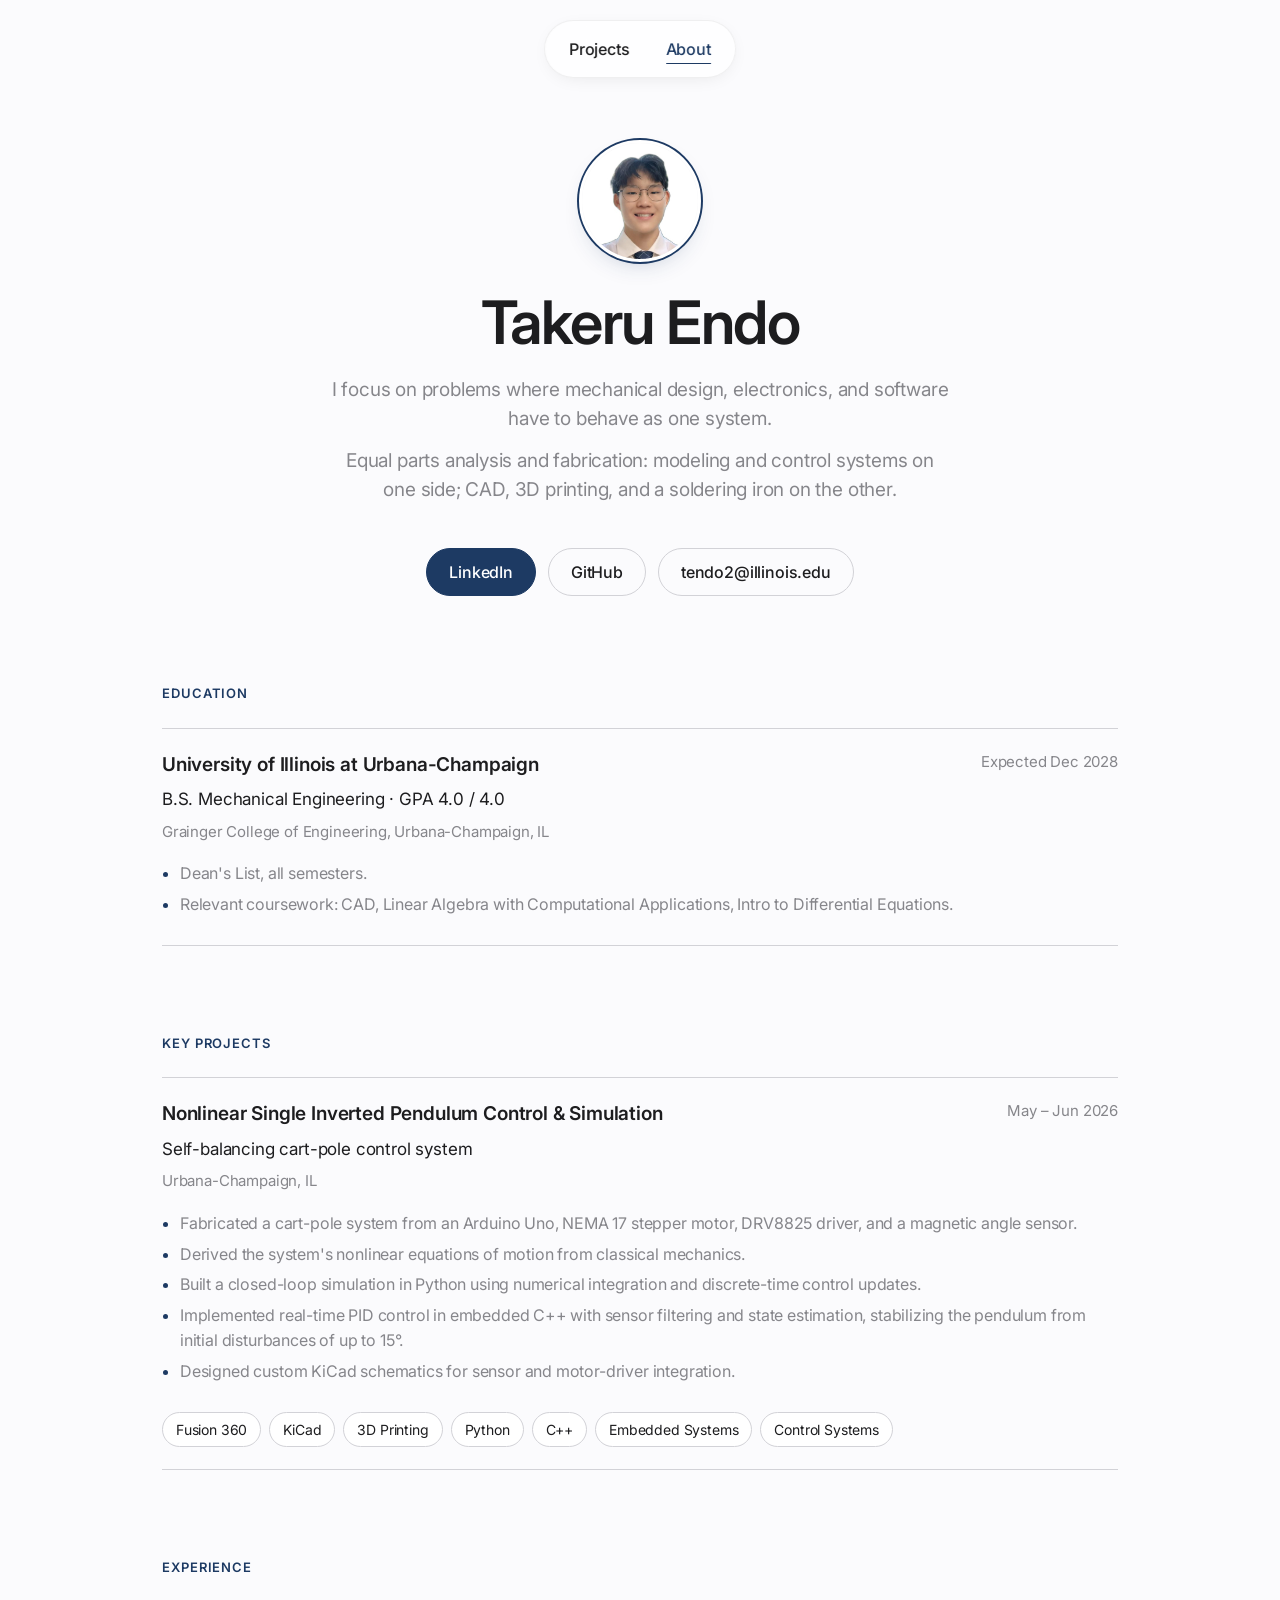
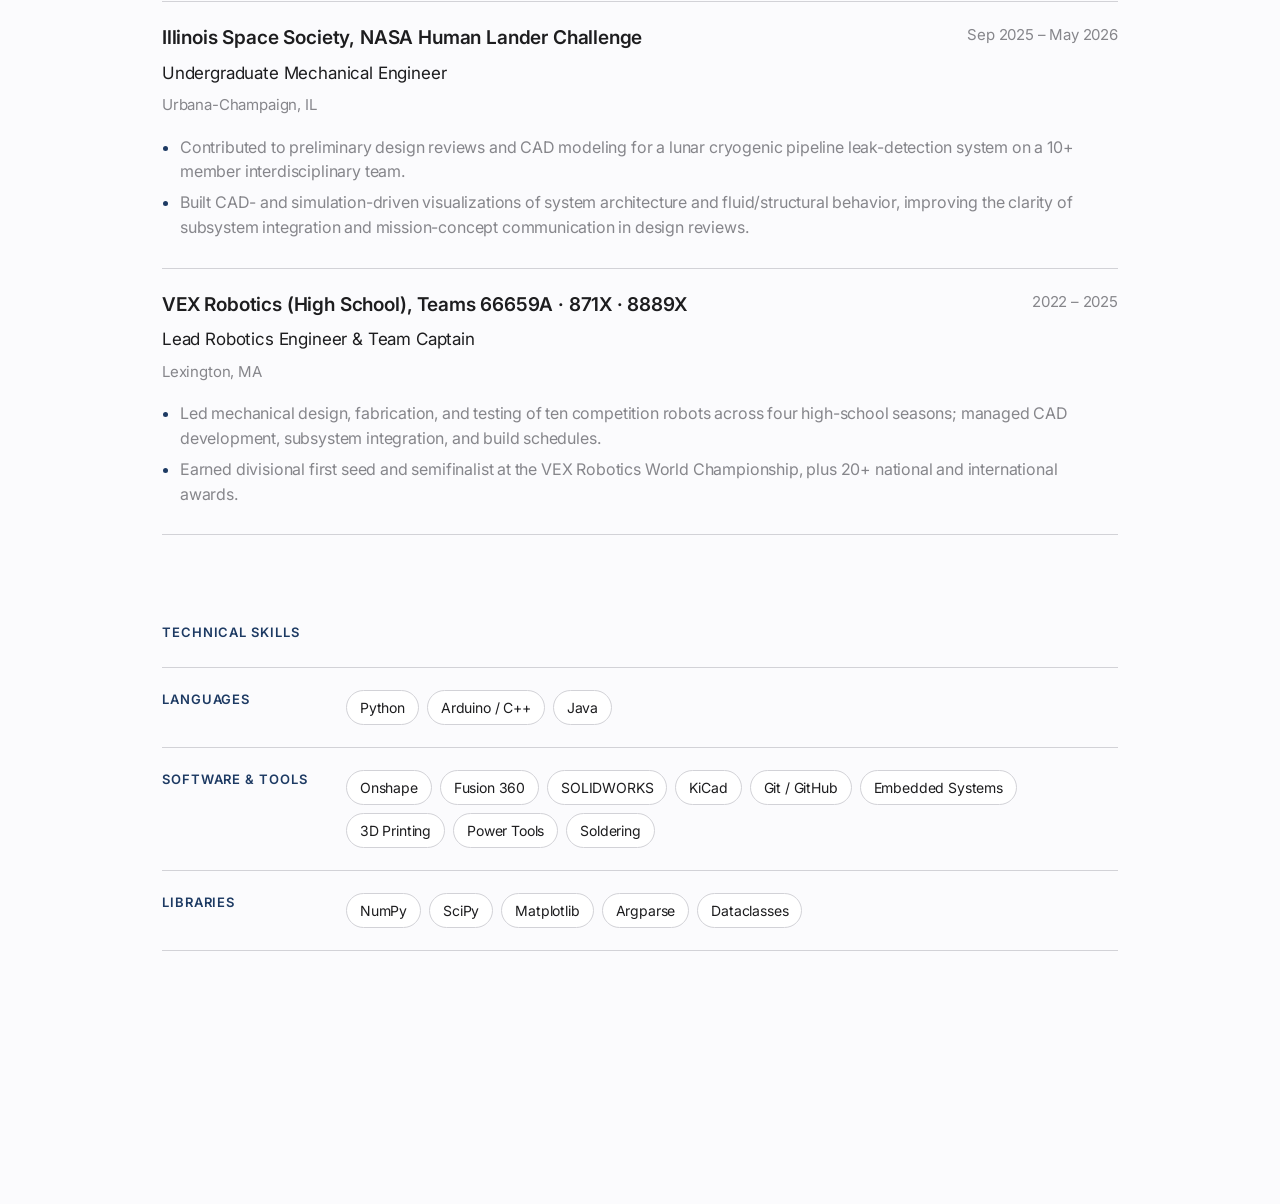
==== about.html @ 6a185f98 "Initial portfolio website" ====
<!doctype html>
<html lang="en">
<head>
  <meta charset="utf-8">
  <meta name="viewport" content="width=device-width, initial-scale=1">
  <title>About · Takeru Endo</title>
  <meta name="description" content="About Takeru Endo: education, engineering experience, and technical skills.">

  <!-- Font: Inter (SF Pro substitute on non-Apple devices; system SF used on Apple) -->
  <link rel="preconnect" href="https://fonts.googleapis.com">
  <link rel="preconnect" href="https://fonts.gstatic.com" crossorigin>
  <link href="https://fonts.googleapis.com/css2?family=Inter:wght@400;500;600;700&display=swap" rel="stylesheet">

  <link rel="stylesheet" href="styles.css">
</head>
<body>

  <!-- ===================== Navigation ===================== -->
  <nav class="site-nav" aria-label="Primary">
    <a class="nav-link" href="index.html">
      <span class="label">Projects<span class="underline"></span></span>
    </a>
    <a class="nav-link" href="about.html" aria-current="page">
      <span class="label">About<span class="underline"></span></span>
    </a>
    <!-- Contact tab intentionally removed -->
  </nav>

  <main class="container">

    <!-- ===================== Hero ===================== -->
    <section class="hero">
      <div class="avatar reveal on-load" style="--delay: 0s">
        <!-- Save your photo as avatar.jpg in this folder; until then the placeholder circle shows. -->
        <img src="avatar.jpg" alt="Takeru Endo" onerror="this.remove()">
      </div>

      <h1 data-split>Takeru Endo</h1>

      <div class="bio reveal on-load" style="--delay: 0.45s">
        <p>I focus on problems where mechanical design, electronics, and software have to behave as one system.</p>
        <p>Equal parts analysis and fabrication: modeling and control systems on one side; CAD, 3D printing, and a soldering iron on the other.</p>
      </div>

      <div class="actions reveal on-load" style="--delay: 0.6s">
        <a class="btn" href="https://www.linkedin.com/in/takeru-endo-2a0743313/" target="_blank" rel="noopener noreferrer">LinkedIn</a>
        <a class="btn btn--ghost" href="https://github.com/endotakeru" target="_blank" rel="noopener noreferrer">GitHub</a>
        <a class="btn btn--ghost" href="mailto:tendo2@illinois.edu">tendo2@illinois.edu</a>
      </div>
    </section>

    <!-- ===================== Education ===================== -->
    <section class="education" aria-labelledby="education-heading">
      <div class="section-head reveal on-scroll">
        <h2 id="education-heading">Education</h2>
      </div>

      <div class="entry-list">

        <div class="entry reveal on-scroll" style="--delay: 0s">
          <div class="org">University of Illinois at Urbana-Champaign</div>
          <div class="dates">Expected Dec 2028</div>
          <div class="role">B.S. Mechanical Engineering · GPA 4.0 / 4.0</div>
          <div class="place">Grainger College of Engineering, Urbana-Champaign, IL</div>
          <ul class="desc">
            <li>Dean's List, all semesters.</li>
            <li>Relevant coursework: CAD, Linear Algebra with Computational Applications, Intro to Differential Equations.</li>
          </ul>
        </div>

      </div>
    </section>

    <!-- ===================== Projects ===================== -->
    <section class="projects-detail" aria-labelledby="projects-detail-heading">
      <div class="section-head reveal on-scroll">
        <h2 id="projects-detail-heading">Key Projects</h2>
      </div>

      <div class="entry-list">

        <div class="entry reveal on-scroll" style="--delay: 0s">
          <div class="org">Nonlinear Single Inverted Pendulum Control &amp; Simulation</div>
          <div class="dates">May – Jun 2026</div>
          <div class="role">Self-balancing cart-pole control system</div>
          <div class="place">Urbana-Champaign, IL</div>
          <ul class="desc">
            <li>Fabricated a cart-pole system from an Arduino Uno, NEMA 17 stepper motor, DRV8825 driver, and a magnetic angle sensor.</li>
            <li>Derived the system's nonlinear equations of motion from classical mechanics.</li>
            <li>Built a closed-loop simulation in Python using numerical integration and discrete-time control updates.</li>
            <li>Implemented real-time PID control in embedded C++ with sensor filtering and state estimation, stabilizing the pendulum from initial disturbances of up to 15°.</li>
            <li>Designed custom KiCad schematics for sensor and motor-driver integration.</li>
          </ul>
          <div class="stack">
            <span class="chip">Fusion 360</span>
            <span class="chip">KiCad</span>
            <span class="chip">3D Printing</span>
            <span class="chip">Python</span>
            <span class="chip">C++</span>
            <span class="chip">Embedded Systems</span>
            <span class="chip">Control Systems</span>
          </div>
        </div>

      </div>
    </section>

    <!-- ===================== Experience ===================== -->
    <section class="experience" aria-labelledby="experience-heading">
      <div class="section-head reveal on-scroll">
        <h2 id="experience-heading">Experience</h2>
      </div>

      <div class="entry-list">

        <div class="entry reveal on-scroll" style="--delay: 0s">
          <div class="org">Illinois Space Society, NASA Human Lander Challenge</div>
          <div class="dates">Sep 2025 – May 2026</div>
          <div class="role">Undergraduate Mechanical Engineer</div>
          <div class="place">Urbana-Champaign, IL</div>
          <ul class="desc">
            <li>Contributed to preliminary design reviews and CAD modeling for a lunar cryogenic pipeline leak-detection system on a 10+ member interdisciplinary team.</li>
            <li>Built CAD- and simulation-driven visualizations of system architecture and fluid/structural behavior, improving the clarity of subsystem integration and mission-concept communication in design reviews.</li>
          </ul>
        </div>

        <div class="entry reveal on-scroll" style="--delay: 0.06s">
          <div class="org">VEX Robotics (High School), Teams 66659A · 871X · 8889X</div>
          <div class="dates">2022 – 2025</div>
          <div class="role">Lead Robotics Engineer &amp; Team Captain</div>
          <div class="place">Lexington, MA</div>
          <ul class="desc">
            <li>Led mechanical design, fabrication, and testing of ten competition robots across four high-school seasons; managed CAD development, subsystem integration, and build schedules.</li>
            <li>Earned divisional first seed and semifinalist at the VEX Robotics World Championship, plus 20+ national and international awards.</li>
          </ul>
        </div>

      </div>
    </section>

    <!-- ===================== Skills ===================== -->
    <section class="skills" aria-labelledby="skills-heading">
      <div class="section-head reveal on-scroll">
        <h2 id="skills-heading">Technical Skills</h2>
      </div>

      <div class="skills-list">

        <div class="skill-group reveal on-scroll" style="--delay: 0s">
          <div class="cat">Languages</div>
          <div class="skill-chips">
            <span class="chip">Python</span>
            <span class="chip">Arduino / C++</span>
            <span class="chip">Java</span>
          </div>
        </div>

        <div class="skill-group reveal on-scroll" style="--delay: 0.06s">
          <div class="cat">Software &amp; Tools</div>
          <div class="skill-chips">
            <span class="chip">Onshape</span>
            <span class="chip">Fusion 360</span>
            <span class="chip">SOLIDWORKS</span>
            <span class="chip">KiCad</span>
            <span class="chip">Git / GitHub</span>
            <span class="chip">Embedded Systems</span>
            <span class="chip">3D Printing</span>
            <span class="chip">Power Tools</span>
            <span class="chip">Soldering</span>
          </div>
        </div>

        <div class="skill-group reveal on-scroll" style="--delay: 0.12s">
          <div class="cat">Libraries</div>
          <div class="skill-chips">
            <span class="chip">NumPy</span>
            <span class="chip">SciPy</span>
            <span class="chip">Matplotlib</span>
            <span class="chip">Argparse</span>
            <span class="chip">Dataclasses</span>
          </div>
        </div>

      </div>
    </section>

  </main>

  <!-- ===================== Footer ===================== -->
  <footer class="site-footer">
    <div class="container reveal on-scroll">© 2026 Takeru Endo · <a href="mailto:tendo2@illinois.edu">tendo2@illinois.edu</a></div>
  </footer>

  <script src="script.js"></script>
</body>
</html>
---- styles.css ----
/* =========================================================================
   Portfolio Template — recreated layout, design system & animations
   Light theme, Apple-inspired. Fonts: SF Pro / Inter (system-first stack).
   No build step, no framework — plain HTML/CSS/JS.
   ========================================================================= */

/* ---------- Reset ---------- */
*,
*::before,
*::after {
  box-sizing: border-box;
}

html {
  -webkit-text-size-adjust: 100%;
  scroll-behavior: smooth;
}

body {
  margin: 0;
  padding: 0;
}

img {
  display: block;
  max-width: 100%;
}

a {
  color: inherit;
  text-decoration: none;
}

/* ---------- Design tokens ---------- */
:root {
  --bg: #fbfbfd;            /* page canvas (Apple off-white) */
  --surface: #ffffff;       /* cards / raised areas   */
  --surface-alt: rgba(255, 255, 255, 0.72); /* frosted nav */
  --text: #1d1d1f;          /* primary text (Apple ink) */
  --text-strong: #1d1d1f;   /* headings               */
  --muted: #86868b;         /* secondary text (Apple gray) */
  --border: #d2d2d7;        /* hairline borders       */
  --border-dashed: #e8e8ed; /* light divider          */
  --placeholder: #f5f5f7;   /* image placeholder fill */
  --accent: #1d3a63;        /* navy highlight         */
  --accent-hover: #16304f;  /* darker navy (hover)    */

  --maxw: 1000px;
  --gutter: 22px;
  --radius: 12px;
  --radius-lg: 18px;

  --font-sans: -apple-system, BlinkMacSystemFont, "SF Pro Display", "SF Pro Text", "Inter", "Segoe UI", Helvetica, Arial, sans-serif;
  --font-mono: "SF Mono", ui-monospace, "SFMono-Regular", Menlo, monospace;

  /* spring-ish easing used by the original appear effects */
  --ease-spring: cubic-bezier(0.22, 1.18, 0.36, 1);
  --ease-out: cubic-bezier(0.16, 1, 0.3, 1);
}

body {
  background-color: var(--bg);
  color: var(--text);
  font-family: var(--font-sans);
  font-size: 17px;
  line-height: 1.5;
  letter-spacing: -0.01em;
  -webkit-font-smoothing: antialiased;
  -moz-osx-font-smoothing: grayscale;
  text-rendering: optimizeLegibility;
}

.container {
  width: 100%;
  max-width: var(--maxw);
  margin: 0 auto;
  /* only horizontal padding, so a container element's own vertical
     padding (e.g. <main>'s padding-top) is preserved */
  padding-left: var(--gutter);
  padding-right: var(--gutter);
}

/* =========================================================================
   Navigation — centred pill bar with dashed border & animated underline.
   Slides down from above on load (spring).
   ========================================================================= */
.site-nav {
  position: fixed;
  top: 20px;
  left: 50%;
  z-index: 100;
  display: flex;
  gap: 4px;
  padding: 8px;
  background-color: var(--surface-alt);
  -webkit-backdrop-filter: saturate(180%) blur(20px);
  backdrop-filter: saturate(180%) blur(20px);
  border: 1px solid rgba(0, 0, 0, 0.06);
  border-radius: 980px;
  box-shadow: 0 4px 20px -8px rgba(0, 0, 0, 0.12);

  /* entrance: hidden above the viewport */
  opacity: 0.001;
  transform: translateX(-50%) translateY(-120px);
  transition:
    opacity 0.4s var(--ease-out),
    transform 0.5s var(--ease-spring);
}

body.is-loaded .site-nav {
  opacity: 1;
  transform: translateX(-50%) translateY(0);
}

.nav-link {
  position: relative;
  padding: 8px 16px;
  border-radius: 10px;
  font-size: 16px;
  font-weight: 500;
  color: var(--text);
  transition: color 0.2s ease, background-color 0.2s ease;
}

.nav-link .label {
  position: relative;
  display: inline-block;
}

/* animated underline */
.nav-link .underline {
  position: absolute;
  left: 0;
  right: 0;
  bottom: -3px;
  height: 1.5px;
  background-color: var(--accent);
  border-radius: 2px;
  transform: scaleX(0);
  transform-origin: left center;
  transition: transform 0.32s var(--ease-out);
}

.nav-link:hover .underline {
  transform: scaleX(1);
}

.nav-link:hover {
  color: var(--accent);
}

.nav-link[aria-current="page"] .underline {
  transform: scaleX(1);
}

.nav-link[aria-current="page"] {
  color: var(--accent);
}

/* =========================================================================
   Generic reveal utilities
   ========================================================================= */
.reveal {
  opacity: 0.001;
  transform: translateY(12px);
  transition:
    opacity 0.6s var(--ease-out),
    transform 0.6s var(--ease-out);
  transition-delay: var(--delay, 0s);
}

/* on-load reveals (above the fold) */
body.is-loaded .reveal.on-load,
/* scroll reveals (below the fold) */
.reveal.in-view {
  opacity: 1;
  transform: translateY(0);
}

/* =========================================================================
   Layout shell
   ========================================================================= */
main {
  padding-top: 140px; /* clears the fixed nav */
  padding-bottom: 80px;
}

section {
  margin-bottom: 88px;
}

/* =========================================================================
   Hero
   ========================================================================= */
.hero {
  display: flex;
  flex-direction: column;
  align-items: center;
  text-align: center;
}

.avatar {
  width: 122px;
  height: 122px;
  border-radius: 50%;
  overflow: hidden;
  background-color: var(--placeholder);
  border: 3px solid var(--surface);
  box-shadow:
    0 0 0 2px var(--accent),
    0 10px 28px -16px rgba(29, 58, 99, 0.45);
  margin-bottom: 28px;
}

.avatar img {
  width: 100%;
  height: 100%;
  object-fit: cover;
}

.hero h1 {
  margin: 0 0 22px;
  max-width: 18ch;
  font-size: clamp(40px, 6vw, 60px);
  line-height: 1.07;
  font-weight: 600;
  letter-spacing: -0.025em;
  color: var(--text-strong);
}

/* per-word blur-in animation for the heading */
.hero h1 .word {
  display: inline-block;
  opacity: 0.001;
  filter: blur(6px);
  transform: translateY(8px);
  transition:
    opacity 0.6s var(--ease-out),
    filter 0.6s var(--ease-out),
    transform 0.6s var(--ease-out);
  transition-delay: calc(var(--i, 0) * 0.07s);
}

body.is-loaded .hero h1 .word {
  opacity: 1;
  filter: blur(0);
  transform: translateY(0);
}

.hero .bio {
  max-width: 52ch;
  margin: 0 auto;
  color: var(--muted);
  font-size: 19px;
  line-height: 1.5;
  letter-spacing: -0.01em;
}

.hero .bio p {
  margin: 0 0 14px;
}

.hero .actions {
  display: flex;
  flex-wrap: wrap;
  justify-content: center;
  gap: 12px;
  margin-top: 30px;
}

/* =========================================================================
   Buttons
   ========================================================================= */
.btn {
  display: inline-flex;
  align-items: center;
  gap: 8px;
  padding: 11px 22px;
  border-radius: 980px;
  font-size: 16px;
  font-weight: 500;
  border: 1px solid var(--accent);
  background-color: var(--accent);
  color: #ffffff;
  transition:
    background-color 0.25s var(--ease-out),
    border-color 0.25s var(--ease-out),
    color 0.25s var(--ease-out);
}

.btn:hover {
  background-color: var(--accent-hover);
  border-color: var(--accent-hover);
}

.btn--ghost {
  background-color: transparent;
  color: var(--text-strong);
  border-color: var(--border);
}

.btn--ghost:hover {
  background-color: transparent;
  color: var(--accent);
  border-color: var(--accent);
}

/* =========================================================================
   Section heading
   ========================================================================= */
.section-head {
  display: flex;
  align-items: baseline;
  justify-content: space-between;
  margin-bottom: 24px;
}

.section-head h2 {
  margin: 0;
  font-size: 13px;
  font-weight: 600;
  letter-spacing: 0.07em;
  text-transform: uppercase;
  color: var(--accent);
}

.section-head .count {
  font-size: 13px;
  color: var(--muted);
}

/* =========================================================================
   Project type filter — pill buttons mirroring the hero's ghost buttons
   ========================================================================= */
.project-filters {
  display: flex;
  flex-wrap: wrap;
  gap: 10px;
  margin-bottom: 28px;
}

.filter-btn {
  font-family: inherit;
  cursor: pointer;
  padding: 8px 18px;
  border-radius: 980px;
  font-size: 15px;
  font-weight: 500;
  background-color: transparent;
  color: var(--text-strong);
  border: 1px solid var(--border);
  transition:
    background-color 0.25s var(--ease-out),
    border-color 0.25s var(--ease-out),
    color 0.25s var(--ease-out);
}

.filter-btn:hover {
  border-color: var(--accent);
  color: var(--accent);
}

.filter-btn.is-active {
  background-color: var(--accent);
  border-color: var(--accent);
  color: #ffffff;
}

/* =========================================================================
   Projects grid
   ========================================================================= */
.projects-grid {
  display: grid;
  grid-template-columns: repeat(2, 1fr);
  gap: 24px;
}

/* hidden by the type filter */
.project-card.is-hidden {
  display: none;
}

.project-card {
  display: flex;
  flex-direction: column;
  background-color: var(--surface);
  border: 1px solid var(--border);
  border-radius: var(--radius-lg);
  padding: 14px;
  transition:
    transform 0.4s var(--ease-out),
    box-shadow 0.4s var(--ease-out),
    border-color 0.4s var(--ease-out);
}

.project-card:hover {
  transform: translateY(-2px);
  box-shadow: 0 22px 48px -28px rgba(0, 0, 0, 0.25);
  border-color: var(--accent);
}

.project-thumb {
  aspect-ratio: 7 / 6;
  border-radius: 12px;
  overflow: hidden;
  background-color: var(--placeholder);
  margin-bottom: 14px;
}

.project-thumb img {
  width: 100%;
  height: 100%;
  object-fit: cover;
  filter: grayscale(0.4);
  transform: scale(1.001);
  transition: filter 0.4s var(--ease-out), transform 0.5s var(--ease-out);
}

.project-card:hover .project-thumb img {
  filter: grayscale(0);
  transform: scale(1.04);
}

.project-meta {
  display: flex;
  flex-direction: column;
  gap: 3px;
  padding: 6px 4px 8px;
}

.project-meta .title {
  font-size: 18px;
  font-weight: 600;
  letter-spacing: -0.01em;
  color: var(--text-strong);
}

.project-meta .type {
  font-size: 14px;
  color: var(--muted);
}

/* empty-state hint (shown when no project cards are present) */
.projects-empty {
  border: 1px dashed var(--border);
  border-radius: var(--radius);
  padding: 48px 24px;
  text-align: center;
  color: var(--muted);
  font-size: 15px;
}

/* =========================================================================
   About page — experience / leadership cards
   ========================================================================= */
.entry-list {
  display: flex;
  flex-direction: column;
  border-top: 1px solid var(--border);
}

.entry {
  display: grid;
  grid-template-columns: 1fr auto;
  gap: 8px 24px;
  padding: 22px 0;
  border-bottom: 1px solid var(--border);
}

.entry .org {
  font-size: 19px;
  font-weight: 600;
  color: var(--text-strong);
}

.entry .role {
  color: var(--text);
}

.entry .place,
.entry .dates {
  color: var(--muted);
  font-size: 15px;
}

.entry .dates {
  text-align: right;
  white-space: nowrap;
}

.entry .place {
  grid-column: 1;
}

/* bullet descriptions under an entry (experience / education detail) */
.entry .desc {
  grid-column: 1 / -1;
  margin: 10px 0 0;
  padding-left: 18px;
  color: var(--muted);
  font-size: 16px;
  line-height: 1.55;
}

.entry .desc li {
  margin-bottom: 6px;
}

.entry .desc li::marker {
  color: var(--accent);
}

/* tech-stack chips inside a project entry (reuses .chip styling) */
.entry .stack {
  grid-column: 1 / -1;
  display: flex;
  flex-wrap: wrap;
  gap: 8px;
  margin-top: 14px;
}

/* =========================================================================
   Skills — category label + chip cluster, matching the entry-list rhythm
   ========================================================================= */
.skills-list {
  display: flex;
  flex-direction: column;
  border-top: 1px solid var(--border);
}

.skill-group {
  display: grid;
  grid-template-columns: 160px 1fr;
  gap: 12px 24px;
  align-items: start;
  padding: 22px 0;
  border-bottom: 1px solid var(--border);
}

.skill-group .cat {
  font-size: 13px;
  font-weight: 600;
  letter-spacing: 0.07em;
  text-transform: uppercase;
  color: var(--accent);
}

.skill-chips {
  display: flex;
  flex-wrap: wrap;
  gap: 8px;
}

.chip {
  display: inline-flex;
  align-items: center;
  padding: 6px 13px;
  border: 1px solid var(--border);
  border-radius: 999px;
  background-color: var(--surface);
  font-size: 14px;
  color: var(--text);
  transition: border-color 0.2s var(--ease-out), transform 0.2s var(--ease-out);
}

.chip:hover {
  border-color: var(--accent);
  color: var(--accent);
  transform: translateY(-2px);
}

/* =========================================================================
   Project detail page (e.g. vex-robotics.html)
   ========================================================================= */
.back-link {
  display: inline-block;
  font-size: 14px;
  font-weight: 500;
  color: var(--muted);
  margin-bottom: 28px;
  transition: color 0.2s ease;
}

.back-link:hover {
  color: var(--accent);
}

.detail-hero {
  max-width: 64ch;
  margin: 0 auto 76px;
  text-align: center;
}

.detail-hero .eyebrow {
  display: inline-block;
  font-size: 13px;
  font-weight: 600;
  letter-spacing: 0.07em;
  text-transform: uppercase;
  color: var(--accent);
  margin-bottom: 14px;
}

.detail-hero h1 {
  margin: 0 0 20px;
  font-size: clamp(38px, 5.5vw, 56px);
  line-height: 1.07;
  font-weight: 600;
  letter-spacing: -0.025em;
  color: var(--text-strong);
}

.detail-hero .lead {
  margin: 0;
  font-size: 19px;
  line-height: 1.55;
  color: var(--muted);
}

.detail-hero .lead-sub {
  margin: 18px 0 0;
  font-size: 15px;
  line-height: 1.6;
  color: var(--muted);
}

.detail-hero .lead-sub strong {
  color: var(--text-strong);
  font-weight: 600;
}

/* game-rules callout at the top of a season (after the hero) */
.game-intro {
  margin: 0 0 22px;
  padding: 16px 18px;
  border-radius: 12px;
  background-color: var(--placeholder);
  border-left: 3px solid var(--accent);
  color: var(--text);
  font-size: 15px;
  line-height: 1.6;
}

.game-intro p {
  margin: 0;
}

.game-intro strong {
  color: var(--text-strong);
  font-weight: 600;
}

/* =========================================================================
   Snapshot — quick-scan strip (role + headline metrics) under the hero.
   Built only from the shared tokens, so it reads identically on every
   project page and keeps the whole site's colour/type in unison.
   ========================================================================= */
.snapshot {
  max-width: 720px;
  margin: 0 auto 60px;
}

.snapshot .role {
  margin: 0 0 16px;
  padding: 14px 18px;
  border-radius: 12px;
  background-color: var(--placeholder);
  border-left: 3px solid var(--accent);
  font-size: 15px;
  line-height: 1.6;
  color: var(--text);
}

.snapshot .role strong {
  color: var(--text-strong);
  font-weight: 600;
}

.snapshot-stats {
  display: grid;
  grid-template-columns: repeat(auto-fit, minmax(150px, 1fr));
  gap: 14px;
}

.stat {
  display: flex;
  flex-direction: column;
  gap: 6px;
  padding: 16px 14px;
  border: 1px solid var(--border);
  border-radius: 14px;
  background-color: var(--surface);
  text-align: center;
}

.stat .num {
  font-size: 24px;
  font-weight: 600;
  letter-spacing: -0.02em;
  line-height: 1.12;
  color: var(--accent);
}

.stat .lbl {
  font-size: 12.5px;
  line-height: 1.4;
  color: var(--muted);
}

.season {
  max-width: 720px;
  margin: 0 auto 84px;
}

.season-head {
  display: flex;
  align-items: baseline;
  justify-content: space-between;
  flex-wrap: wrap;
  gap: 6px 16px;
  padding-bottom: 16px;
  margin-bottom: 26px;
  border-bottom: 1px solid var(--border);
}

.season-head h2 {
  margin: 0;
  font-size: 28px;
  font-weight: 600;
  letter-spacing: -0.02em;
  color: var(--text-strong);
}

.season-head .szn-year {
  color: var(--muted);
  font-weight: 500;
}

.season-head .robot-name {
  font-size: 15px;
  font-weight: 600;
  color: var(--accent);
}

.media-grid {
  display: grid;
  grid-template-columns: 1fr 1fr;
  gap: 20px;
  margin-bottom: 26px;
}

.media-grid figure {
  margin: 0;
}

.media-grid img {
  width: 100%;
  aspect-ratio: 4 / 3;
  object-fit: cover;
  border-radius: 14px;
  border: 1px solid var(--border);
  background-color: var(--placeholder);
  display: block;
}

.media-grid figcaption {
  margin-top: 10px;
  font-size: 13px;
  color: var(--muted);
}

.season > p {
  font-size: 17px;
  line-height: 1.6;
  color: var(--text);
}

.detail-list {
  margin: 14px 0 24px;
  padding-left: 18px;
  font-size: 16px;
  line-height: 1.55;
  color: var(--muted);
}

.detail-list li {
  margin-bottom: 7px;
}

.detail-list li::marker {
  color: var(--accent);
}

/* =========================================================================
   Equation block — transcribed formulas from a report, typeset in the
   system stack. Uses only shared tokens so it matches every other page.
   ========================================================================= */
.equation {
  margin: 14px 0 20px;
  padding: 16px 20px;
  border-radius: 12px;
  background-color: var(--placeholder);
  border-left: 3px solid var(--accent);
  overflow-x: auto;
}

.equation .eq {
  display: flex;
  align-items: baseline;
  gap: 14px;
  font-size: 16px;
  line-height: 1.7;
  color: var(--text);
  white-space: nowrap;
}

.equation .eq + .eq {
  margin-top: 6px;
}

.equation .eq .lhs {
  color: var(--text-strong);
  font-weight: 600;
}

.equation .eq .num {
  margin-left: auto;
  font-size: 13px;
  color: var(--muted);
}

.equation .note {
  margin: 10px 0 0;
  font-size: 13px;
  line-height: 1.5;
  color: var(--muted);
  white-space: normal;
}

.equation var {
  font-style: italic;
}

/* full-robot hero image at the top of each season */
.robot-hero {
  max-width: 720px;
  margin: 0 auto 34px;
}

.robot-hero img {
  width: 100%;
  height: auto;
  display: block;
  border-radius: 16px;
  border: 1px solid var(--border);
  background-color: var(--placeholder);
  box-shadow: 0 22px 48px -30px rgba(0, 0, 0, 0.3);
}

.robot-hero figcaption {
  margin-top: 12px;
  font-size: 13px;
  color: var(--muted);
  text-align: center;
}

/* self-hosted hero video (silent), styled like .robot-hero */
.video-embed {
  max-width: 720px;
  margin: 0 auto 34px;
}

.video-embed video {
  display: block;
  width: 100%;
  height: auto;
  border-radius: 16px;
  border: 1px solid var(--border);
  background-color: #000;
  box-shadow: 0 22px 48px -30px rgba(0, 0, 0, 0.3);
}

.video-embed figcaption {
  margin-top: 12px;
  font-size: 13px;
  color: var(--muted);
  text-align: center;
}

.video-embed figcaption a {
  color: var(--accent);
  text-decoration: underline;
  text-underline-offset: 2px;
}

/* portrait hero — cap height so it doesn't dominate */
.robot-hero--tall img {
  width: auto;
  max-width: 100%;
  max-height: 600px;
  margin-left: auto;
  margin-right: auto;
}

.season .lead-in {
  max-width: 72ch;
  font-size: 18px;
  line-height: 1.6;
  color: var(--text);
}

.season h3 {
  margin: 28px 0 8px;
  font-size: 18px;
  font-weight: 600;
  letter-spacing: -0.01em;
  color: var(--text-strong);
}

/* writing prompt — placeholder text to be replaced by real copy */
.season .placeholder {
  max-width: 72ch;
  margin: 8px 0 4px;
  padding: 10px 0 10px 14px;
  border-left: 2px dashed var(--border);
  color: var(--muted);
  font-style: italic;
  font-size: 16px;
  line-height: 1.55;
}

/* small aside under a "Watch" heading */
.watch-note {
  max-width: 72ch;
  margin: 4px 0 16px;
  padding: 12px 15px;
  border-radius: 10px;
  background-color: var(--placeholder);
  color: var(--muted);
  font-size: 14px;
  line-height: 1.5;
}

/* video thumbnails linking to YouTube */
.video-grid {
  display: grid;
  grid-template-columns: 1fr 1fr;
  gap: 20px;
  margin: 12px 0 26px;
}

.video-card {
  display: block;
}

.video-thumb {
  position: relative;
  display: block;
  aspect-ratio: 16 / 9;
  border-radius: 14px;
  overflow: hidden;
  border: 1px solid var(--border);
  background-color: var(--placeholder);
}

.video-thumb img {
  width: 100%;
  height: 100%;
  object-fit: cover;
  display: block;
  transition: transform 0.4s var(--ease-out);
}

.video-card:hover .video-thumb img {
  transform: scale(1.05);
}

.video-thumb .play {
  position: absolute;
  top: 50%;
  left: 50%;
  transform: translate(-50%, -50%);
  width: 58px;
  height: 58px;
  border-radius: 50%;
  background-color: rgba(29, 58, 99, 0.82);
  display: flex;
  align-items: center;
  justify-content: center;
  transition: background-color 0.2s ease, transform 0.2s var(--ease-out);
}

.video-card:hover .video-thumb .play {
  background-color: var(--accent);
  transform: translate(-50%, -50%) scale(1.08);
}

.video-thumb .play::after {
  content: "";
  display: block;
  border-style: solid;
  border-width: 10px 0 10px 17px;
  border-color: transparent transparent transparent #ffffff;
  margin-left: 4px;
}

.video-label {
  display: block;
  margin-top: 10px;
  font-size: 14px;
  font-weight: 500;
  color: var(--text);
  transition: color 0.2s ease;
}

.video-card:hover .video-label {
  color: var(--accent);
}

.video-sub {
  display: block;
  margin-top: 4px;
  font-size: 12px;
  line-height: 1.45;
  color: var(--muted);
}

/* a pair of photos at natural aspect (no crop) */
.photo-row {
  display: grid;
  grid-template-columns: 1fr 1fr;
  gap: 20px;
  align-items: start;
  margin: 8px 0 22px;
}

.photo-row figure {
  margin: 0;
}

.photo-row img {
  width: 100%;
  height: auto;
  display: block;
  border-radius: 14px;
  border: 1px solid var(--border);
  background-color: var(--placeholder);
}

.photo-row figcaption {
  margin-top: 10px;
  font-size: 13px;
  color: var(--muted);
}

/* inline video clips (self-hosted mp4) */
.clip-grid {
  display: grid;
  grid-template-columns: 1fr 1fr;
  gap: 20px;
  margin: 8px 0 20px;
}

.clip {
  margin: 0 0 22px;
}

.clip video {
  width: 100%;
  display: block;
  border-radius: 14px;
  border: 1px solid var(--border);
  background-color: #000;
}

.clip figcaption {
  margin-top: 10px;
  font-size: 13px;
  color: var(--muted);
}

.clip--portrait {
  max-width: 300px;
}

/* an image styled like a video clip */
.clip img {
  width: 100%;
  display: block;
  border-radius: 14px;
  border: 1px solid var(--border);
  background-color: var(--placeholder);
}

/* two portrait clips (image + video) side by side */
.clip-pair {
  display: flex;
  flex-wrap: wrap;
  justify-content: center;
  gap: 20px;
  align-items: flex-start;
  margin: 0 0 22px;
}

.clip-pair > figure {
  flex: 0 1 260px;
  max-width: 260px;
  margin: 0;
}

/* hang clip beside its CAD drawings */
.hang-media {
  display: flex;
  flex-wrap: wrap;
  gap: 18px;
  align-items: flex-start;
  margin: 6px 0 22px;
}

.hang-media > figure {
  margin: 0;
}

.hang-media .clip--portrait {
  flex: 0 1 190px;
  max-width: 190px;
}

.hang-media .clip--portrait video {
  width: 100%;
  height: auto;
}

.hang-fig--cad {
  flex: 0 1 390px;
  max-width: 390px;
}

.hang-fig--pole {
  flex: 0 1 90px;
  max-width: 90px;
}

.hang-fig img {
  width: 100%;
  height: auto;
  display: block;
  border-radius: 12px;
  border: 1px solid var(--border);
  background-color: var(--surface);
}

.hang-fig figcaption {
  margin-top: 8px;
  font-size: 13px;
  color: var(--muted);
  text-align: center;
}

/* =========================================================================
   Footer
   ========================================================================= */
.site-footer {
  text-align: center;
  color: var(--muted);
  font-size: 14px;
  padding: 40px 0 24px;
}

.site-footer a {
  text-decoration: underline;
  text-underline-offset: 2px;
  transition: color 0.2s ease;
}

.site-footer a:hover {
  color: var(--accent);
}

/* =========================================================================
   Responsive
   ========================================================================= */
@media (max-width: 809.98px) {
  body {
    font-size: 16px;
  }

  main {
    padding-top: 120px;
  }

  .projects-grid {
    grid-template-columns: 1fr;
  }

  .entry {
    grid-template-columns: 1fr;
  }

  .entry .dates {
    text-align: left;
  }

  .skill-group {
    grid-template-columns: 1fr;
    gap: 10px;
  }

  .media-grid,
  .video-grid,
  .photo-row,
  .clip-grid {
    grid-template-columns: 1fr;
  }

  .hero .actions {
    width: 100%;
  }
}

/* respect reduced-motion */
@media (prefers-reduced-motion: reduce) {
  .site-nav,
  .reveal,
  .hero h1 .word,
  .project-thumb img,
  .btn,
  .project-card {
    transition: none !important;
  }

  .site-nav,
  .reveal,
  .hero h1 .word {
    opacity: 1 !important;
    filter: none !important;
    transform: translateX(-50%) translateY(0) !important;
  }

  .reveal,
  .hero h1 .word {
    transform: none !important;
  }
}
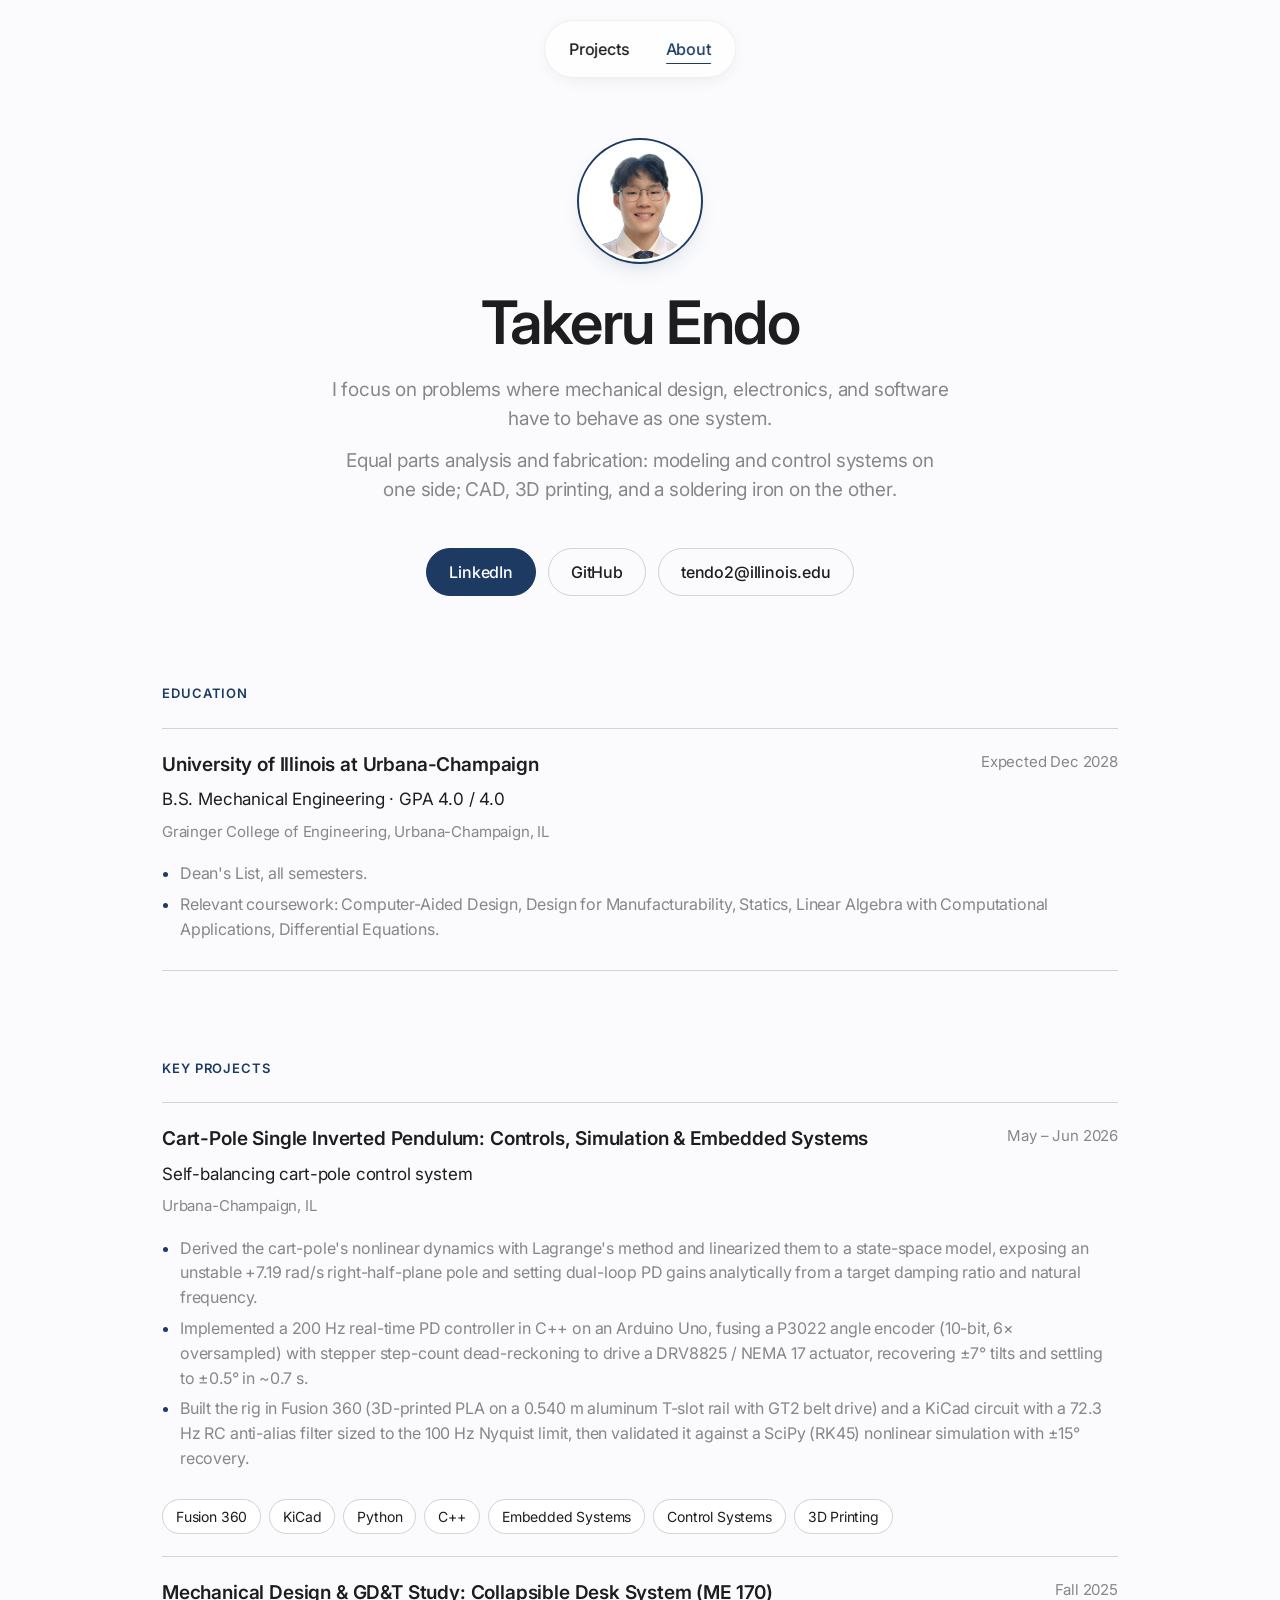
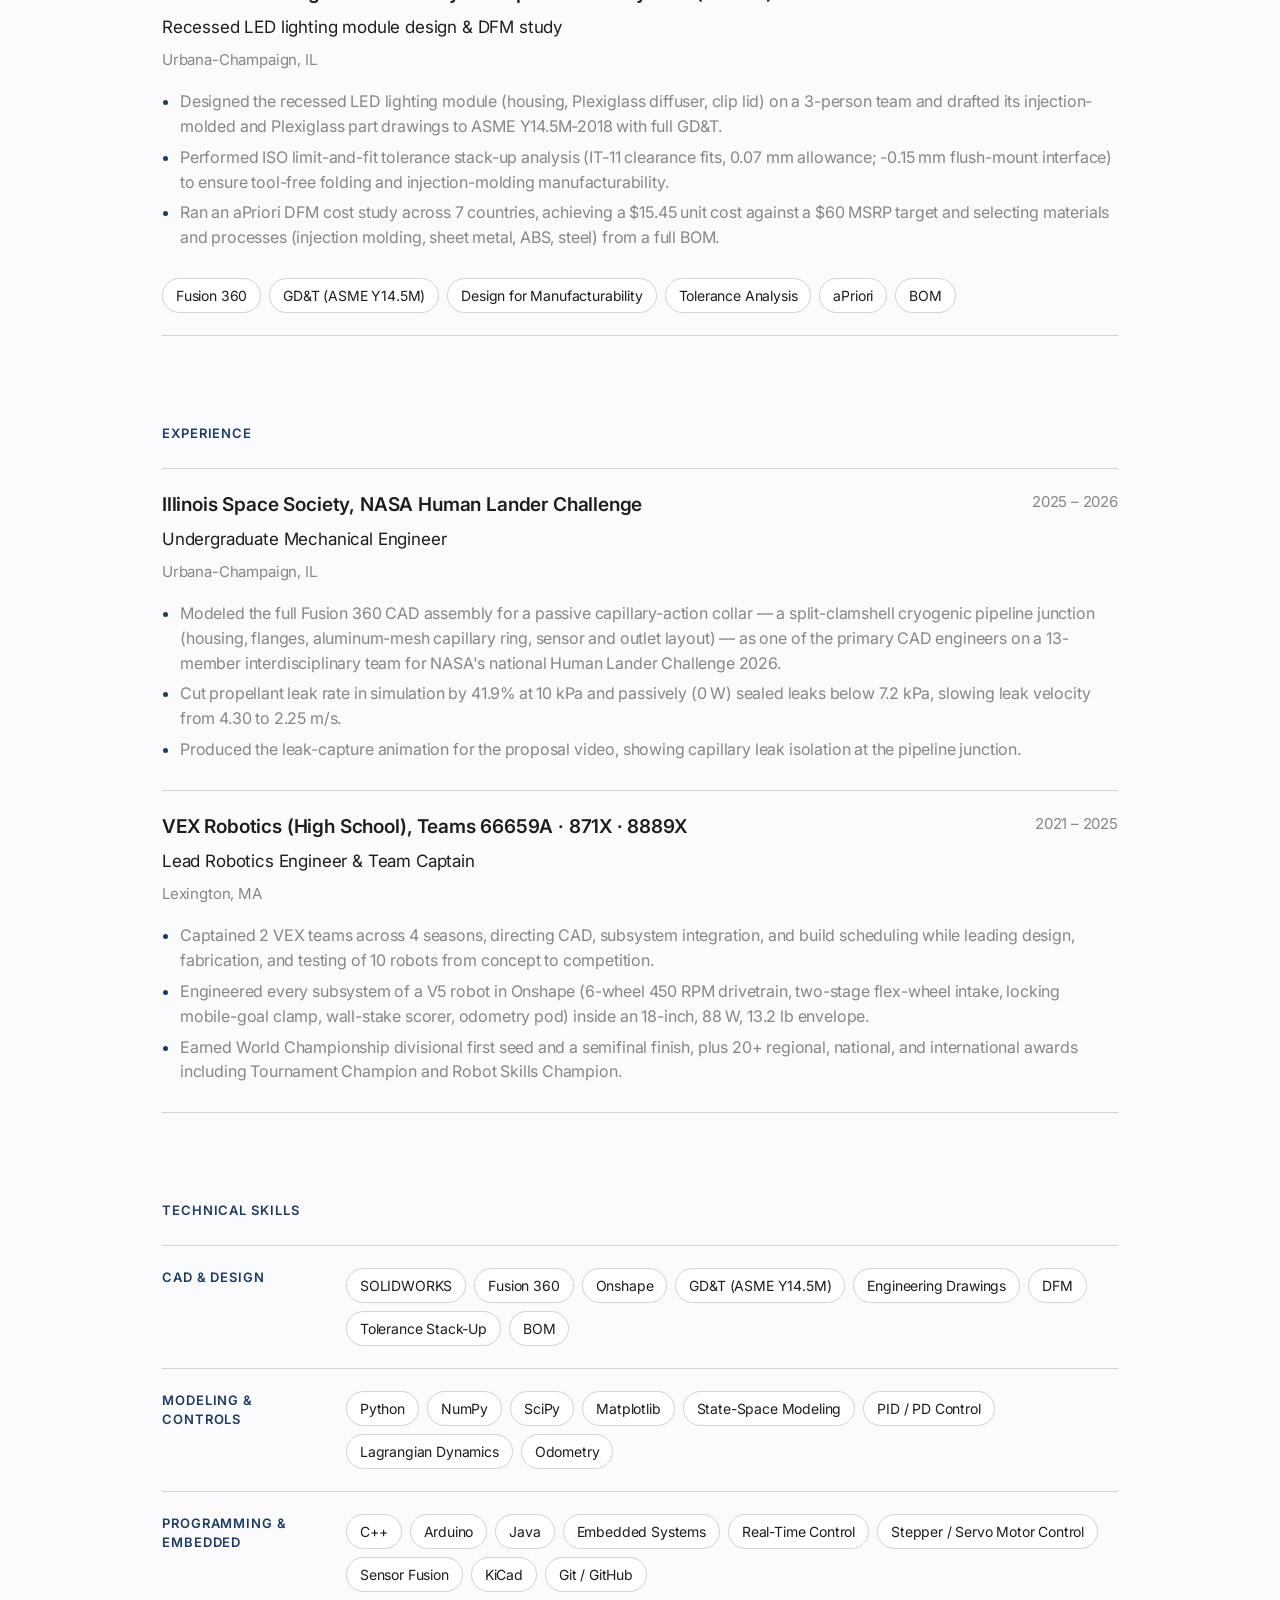
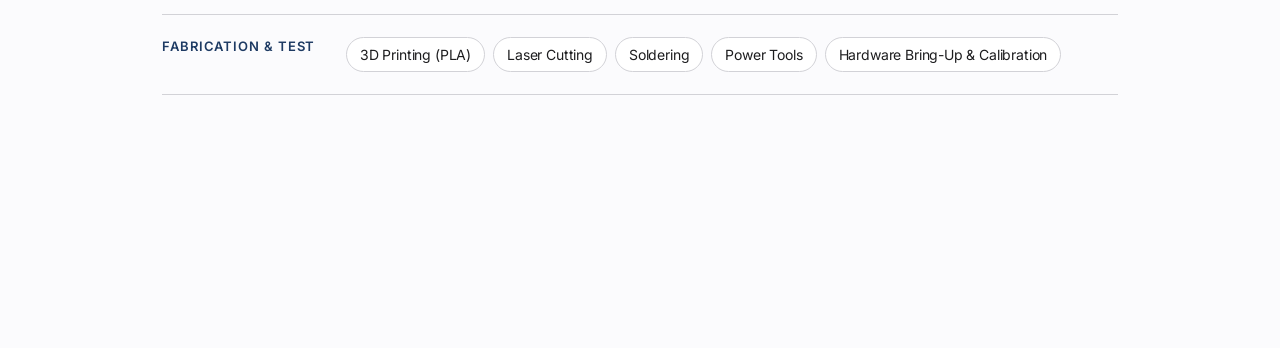
==== commit 426b7f97: "Use ampersand in hero heading; sync About page with latest resume - index.html: hero second line now" ====
--- a/about.html
+++ b/about.html
@@ -64,7 +64,7 @@
           <div class="place">Grainger College of Engineering, Urbana-Champaign, IL</div>
           <ul class="desc">
             <li>Dean's List, all semesters.</li>
-            <li>Relevant coursework: CAD, Linear Algebra with Computational Applications, Intro to Differential Equations.</li>
+            <li>Relevant coursework: Computer-Aided Design, Design for Manufacturability, Statics, Linear Algebra with Computational Applications, Differential Equations.</li>
           </ul>
         </div>
 
@@ -80,25 +80,43 @@
       <div class="entry-list">
 
         <div class="entry reveal on-scroll" style="--delay: 0s">
-          <div class="org">Nonlinear Single Inverted Pendulum Control &amp; Simulation</div>
+          <div class="org">Cart-Pole Single Inverted Pendulum: Controls, Simulation &amp; Embedded Systems</div>
           <div class="dates">May – Jun 2026</div>
           <div class="role">Self-balancing cart-pole control system</div>
           <div class="place">Urbana-Champaign, IL</div>
           <ul class="desc">
-            <li>Fabricated a cart-pole system from an Arduino Uno, NEMA 17 stepper motor, DRV8825 driver, and a magnetic angle sensor.</li>
-            <li>Derived the system's nonlinear equations of motion from classical mechanics.</li>
-            <li>Built a closed-loop simulation in Python using numerical integration and discrete-time control updates.</li>
-            <li>Implemented real-time PID control in embedded C++ with sensor filtering and state estimation, stabilizing the pendulum from initial disturbances of up to 15°.</li>
-            <li>Designed custom KiCad schematics for sensor and motor-driver integration.</li>
+            <li>Derived the cart-pole's nonlinear dynamics with Lagrange's method and linearized them to a state-space model, exposing an unstable +7.19 rad/s right-half-plane pole and setting dual-loop PD gains analytically from a target damping ratio and natural frequency.</li>
+            <li>Implemented a 200 Hz real-time PD controller in C++ on an Arduino Uno, fusing a P3022 angle encoder (10-bit, 6× oversampled) with stepper step-count dead-reckoning to drive a DRV8825 / NEMA 17 actuator, recovering ±7° tilts and settling to ±0.5° in ~0.7 s.</li>
+            <li>Built the rig in Fusion 360 (3D-printed PLA on a 0.540 m aluminum T-slot rail with GT2 belt drive) and a KiCad circuit with a 72.3 Hz RC anti-alias filter sized to the 100 Hz Nyquist limit, then validated it against a SciPy (RK45) nonlinear simulation with ±15° recovery.</li>
           </ul>
           <div class="stack">
             <span class="chip">Fusion 360</span>
             <span class="chip">KiCad</span>
-            <span class="chip">3D Printing</span>
             <span class="chip">Python</span>
             <span class="chip">C++</span>
             <span class="chip">Embedded Systems</span>
             <span class="chip">Control Systems</span>
+            <span class="chip">3D Printing</span>
+          </div>
+        </div>
+
+        <div class="entry reveal on-scroll" style="--delay: 0.06s">
+          <div class="org">Mechanical Design &amp; GD&amp;T Study: Collapsible Desk System (ME 170)</div>
+          <div class="dates">Fall 2025</div>
+          <div class="role">Recessed LED lighting module design &amp; DFM study</div>
+          <div class="place">Urbana-Champaign, IL</div>
+          <ul class="desc">
+            <li>Designed the recessed LED lighting module (housing, Plexiglass diffuser, clip lid) on a 3-person team and drafted its injection-molded and Plexiglass part drawings to ASME Y14.5M-2018 with full GD&amp;T.</li>
+            <li>Performed ISO limit-and-fit tolerance stack-up analysis (IT-11 clearance fits, 0.07 mm allowance; -0.15 mm flush-mount interface) to ensure tool-free folding and injection-molding manufacturability.</li>
+            <li>Ran an aPriori DFM cost study across 7 countries, achieving a $15.45 unit cost against a $60 MSRP target and selecting materials and processes (injection molding, sheet metal, ABS, steel) from a full BOM.</li>
+          </ul>
+          <div class="stack">
+            <span class="chip">Fusion 360</span>
+            <span class="chip">GD&amp;T (ASME Y14.5M)</span>
+            <span class="chip">Design for Manufacturability</span>
+            <span class="chip">Tolerance Analysis</span>
+            <span class="chip">aPriori</span>
+            <span class="chip">BOM</span>
           </div>
         </div>
 
@@ -115,23 +133,25 @@
 
         <div class="entry reveal on-scroll" style="--delay: 0s">
           <div class="org">Illinois Space Society, NASA Human Lander Challenge</div>
-          <div class="dates">Sep 2025 – May 2026</div>
+          <div class="dates">2025 – 2026</div>
           <div class="role">Undergraduate Mechanical Engineer</div>
           <div class="place">Urbana-Champaign, IL</div>
           <ul class="desc">
-            <li>Contributed to preliminary design reviews and CAD modeling for a lunar cryogenic pipeline leak-detection system on a 10+ member interdisciplinary team.</li>
-            <li>Built CAD- and simulation-driven visualizations of system architecture and fluid/structural behavior, improving the clarity of subsystem integration and mission-concept communication in design reviews.</li>
+            <li>Modeled the full Fusion 360 CAD assembly for a passive capillary-action collar — a split-clamshell cryogenic pipeline junction (housing, flanges, aluminum-mesh capillary ring, sensor and outlet layout) — as one of the primary CAD engineers on a 13-member interdisciplinary team for NASA's national Human Lander Challenge 2026.</li>
+            <li>Cut propellant leak rate in simulation by 41.9% at 10 kPa and passively (0 W) sealed leaks below 7.2 kPa, slowing leak velocity from 4.30 to 2.25 m/s.</li>
+            <li>Produced the leak-capture animation for the proposal video, showing capillary leak isolation at the pipeline junction.</li>
           </ul>
         </div>
 
         <div class="entry reveal on-scroll" style="--delay: 0.06s">
           <div class="org">VEX Robotics (High School), Teams 66659A · 871X · 8889X</div>
-          <div class="dates">2022 – 2025</div>
+          <div class="dates">2021 – 2025</div>
           <div class="role">Lead Robotics Engineer &amp; Team Captain</div>
           <div class="place">Lexington, MA</div>
           <ul class="desc">
-            <li>Led mechanical design, fabrication, and testing of ten competition robots across four high-school seasons; managed CAD development, subsystem integration, and build schedules.</li>
-            <li>Earned divisional first seed and semifinalist at the VEX Robotics World Championship, plus 20+ national and international awards.</li>
+            <li>Captained 2 VEX teams across 4 seasons, directing CAD, subsystem integration, and build scheduling while leading design, fabrication, and testing of 10 robots from concept to competition.</li>
+            <li>Engineered every subsystem of a V5 robot in Onshape (6-wheel 450 RPM drivetrain, two-stage flex-wheel intake, locking mobile-goal clamp, wall-stake scorer, odometry pod) inside an 18-inch, 88 W, 13.2 lb envelope.</li>
+            <li>Earned World Championship divisional first seed and a semifinal finish, plus 20+ regional, national, and international awards including Tournament Champion and Robot Skills Champion.</li>
           </ul>
         </div>
 
@@ -147,37 +167,56 @@
       <div class="skills-list">
 
         <div class="skill-group reveal on-scroll" style="--delay: 0s">
-          <div class="cat">Languages</div>
+          <div class="cat">CAD &amp; Design</div>
+          <div class="skill-chips">
+            <span class="chip">SOLIDWORKS</span>
+            <span class="chip">Fusion 360</span>
+            <span class="chip">Onshape</span>
+            <span class="chip">GD&amp;T (ASME Y14.5M)</span>
+            <span class="chip">Engineering Drawings</span>
+            <span class="chip">DFM</span>
+            <span class="chip">Tolerance Stack-Up</span>
+            <span class="chip">BOM</span>
+          </div>
+        </div>
+
+        <div class="skill-group reveal on-scroll" style="--delay: 0.06s">
+          <div class="cat">Modeling &amp; Controls</div>
           <div class="skill-chips">
             <span class="chip">Python</span>
-            <span class="chip">Arduino / C++</span>
-            <span class="chip">Java</span>
-          </div>
-        </div>
-
-        <div class="skill-group reveal on-scroll" style="--delay: 0.06s">
-          <div class="cat">Software &amp; Tools</div>
-          <div class="skill-chips">
-            <span class="chip">Onshape</span>
-            <span class="chip">Fusion 360</span>
-            <span class="chip">SOLIDWORKS</span>
-            <span class="chip">KiCad</span>
-            <span class="chip">Git / GitHub</span>
-            <span class="chip">Embedded Systems</span>
-            <span class="chip">3D Printing</span>
-            <span class="chip">Power Tools</span>
-            <span class="chip">Soldering</span>
-          </div>
-        </div>
-
-        <div class="skill-group reveal on-scroll" style="--delay: 0.12s">
-          <div class="cat">Libraries</div>
-          <div class="skill-chips">
             <span class="chip">NumPy</span>
             <span class="chip">SciPy</span>
             <span class="chip">Matplotlib</span>
-            <span class="chip">Argparse</span>
-            <span class="chip">Dataclasses</span>
+            <span class="chip">State-Space Modeling</span>
+            <span class="chip">PID / PD Control</span>
+            <span class="chip">Lagrangian Dynamics</span>
+            <span class="chip">Odometry</span>
+          </div>
+        </div>
+
+        <div class="skill-group reveal on-scroll" style="--delay: 0.12s">
+          <div class="cat">Programming &amp; Embedded</div>
+          <div class="skill-chips">
+            <span class="chip">C++</span>
+            <span class="chip">Arduino</span>
+            <span class="chip">Java</span>
+            <span class="chip">Embedded Systems</span>
+            <span class="chip">Real-Time Control</span>
+            <span class="chip">Stepper / Servo Motor Control</span>
+            <span class="chip">Sensor Fusion</span>
+            <span class="chip">KiCad</span>
+            <span class="chip">Git / GitHub</span>
+          </div>
+        </div>
+
+        <div class="skill-group reveal on-scroll" style="--delay: 0.18s">
+          <div class="cat">Fabrication &amp; Test</div>
+          <div class="skill-chips">
+            <span class="chip">3D Printing (PLA)</span>
+            <span class="chip">Laser Cutting</span>
+            <span class="chip">Soldering</span>
+            <span class="chip">Power Tools</span>
+            <span class="chip">Hardware Bring-Up &amp; Calibration</span>
           </div>
         </div>
 
--- a/styles.css
+++ b/styles.css
@@ -220,7 +220,7 @@
 
 .hero h1 {
   margin: 0 0 22px;
-  max-width: 18ch;
+  max-width: 24ch;
   font-size: clamp(40px, 6vw, 60px);
   line-height: 1.07;
   font-weight: 600;
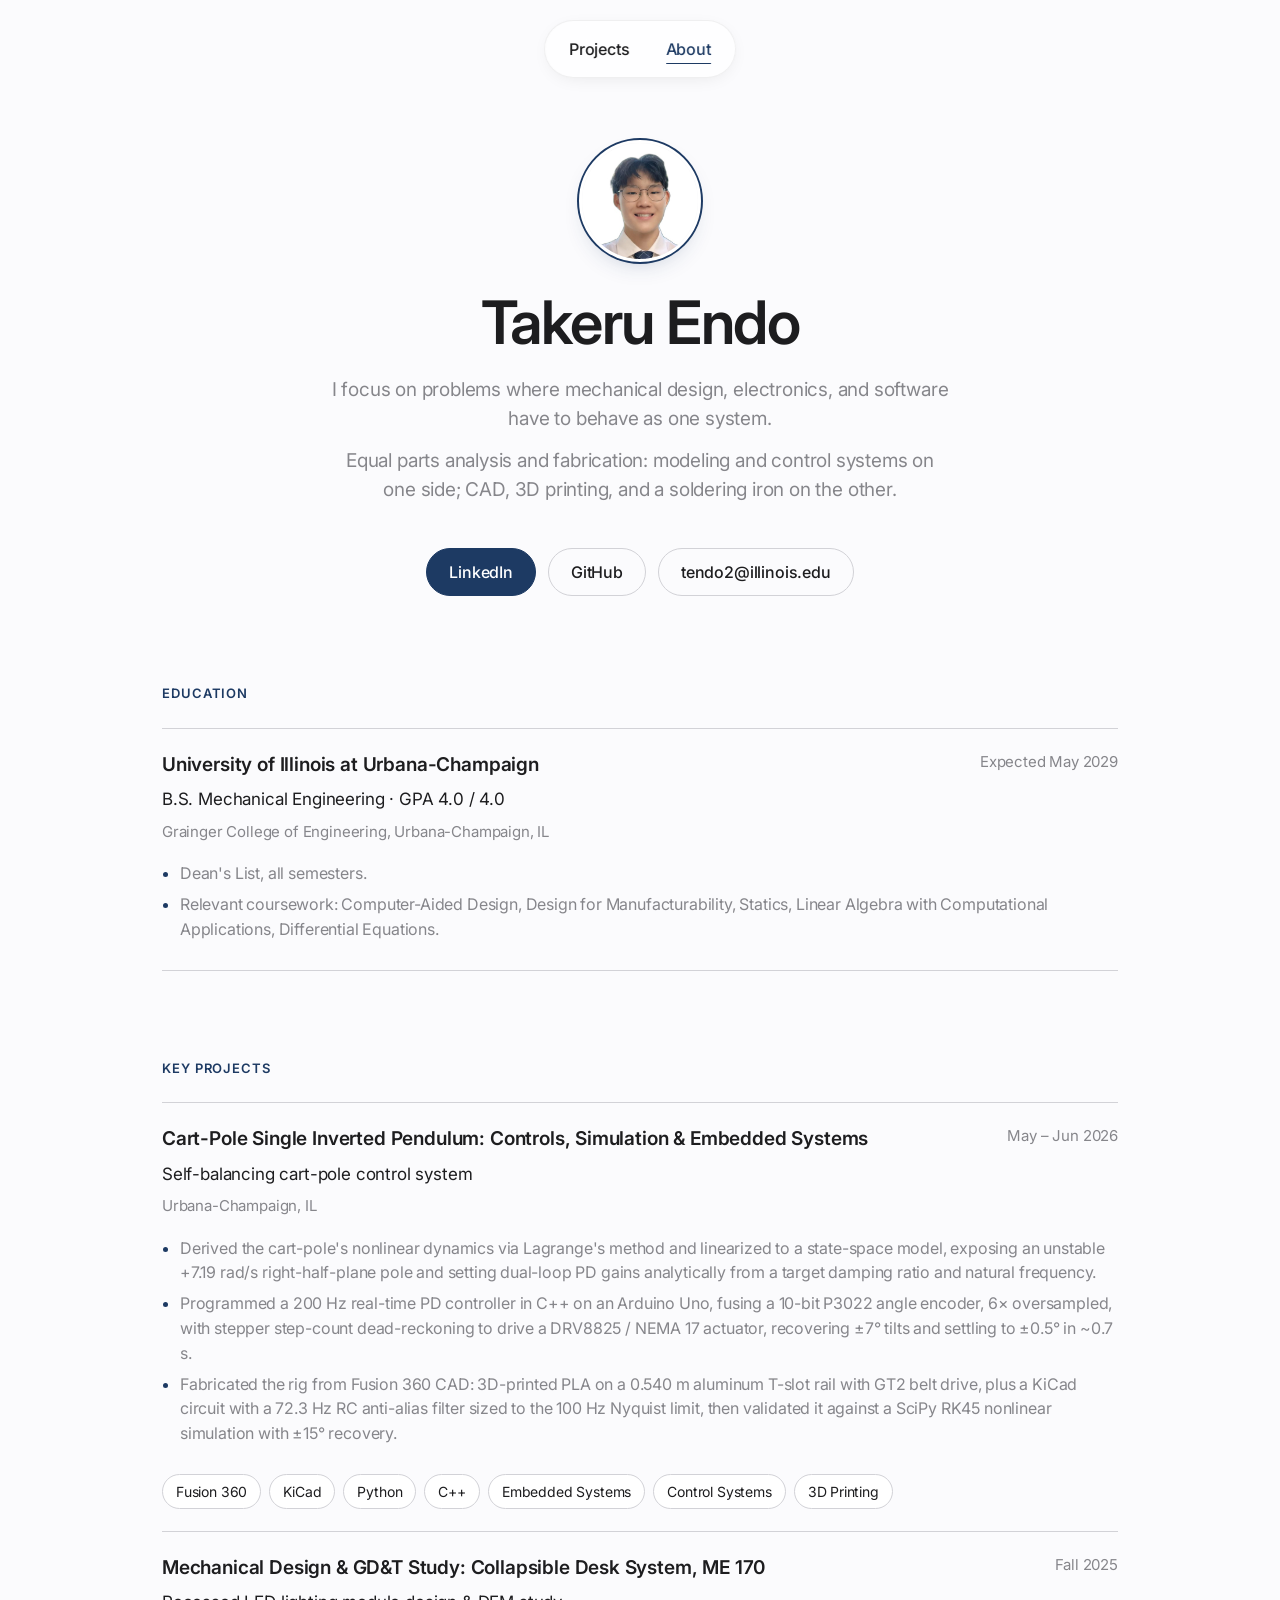
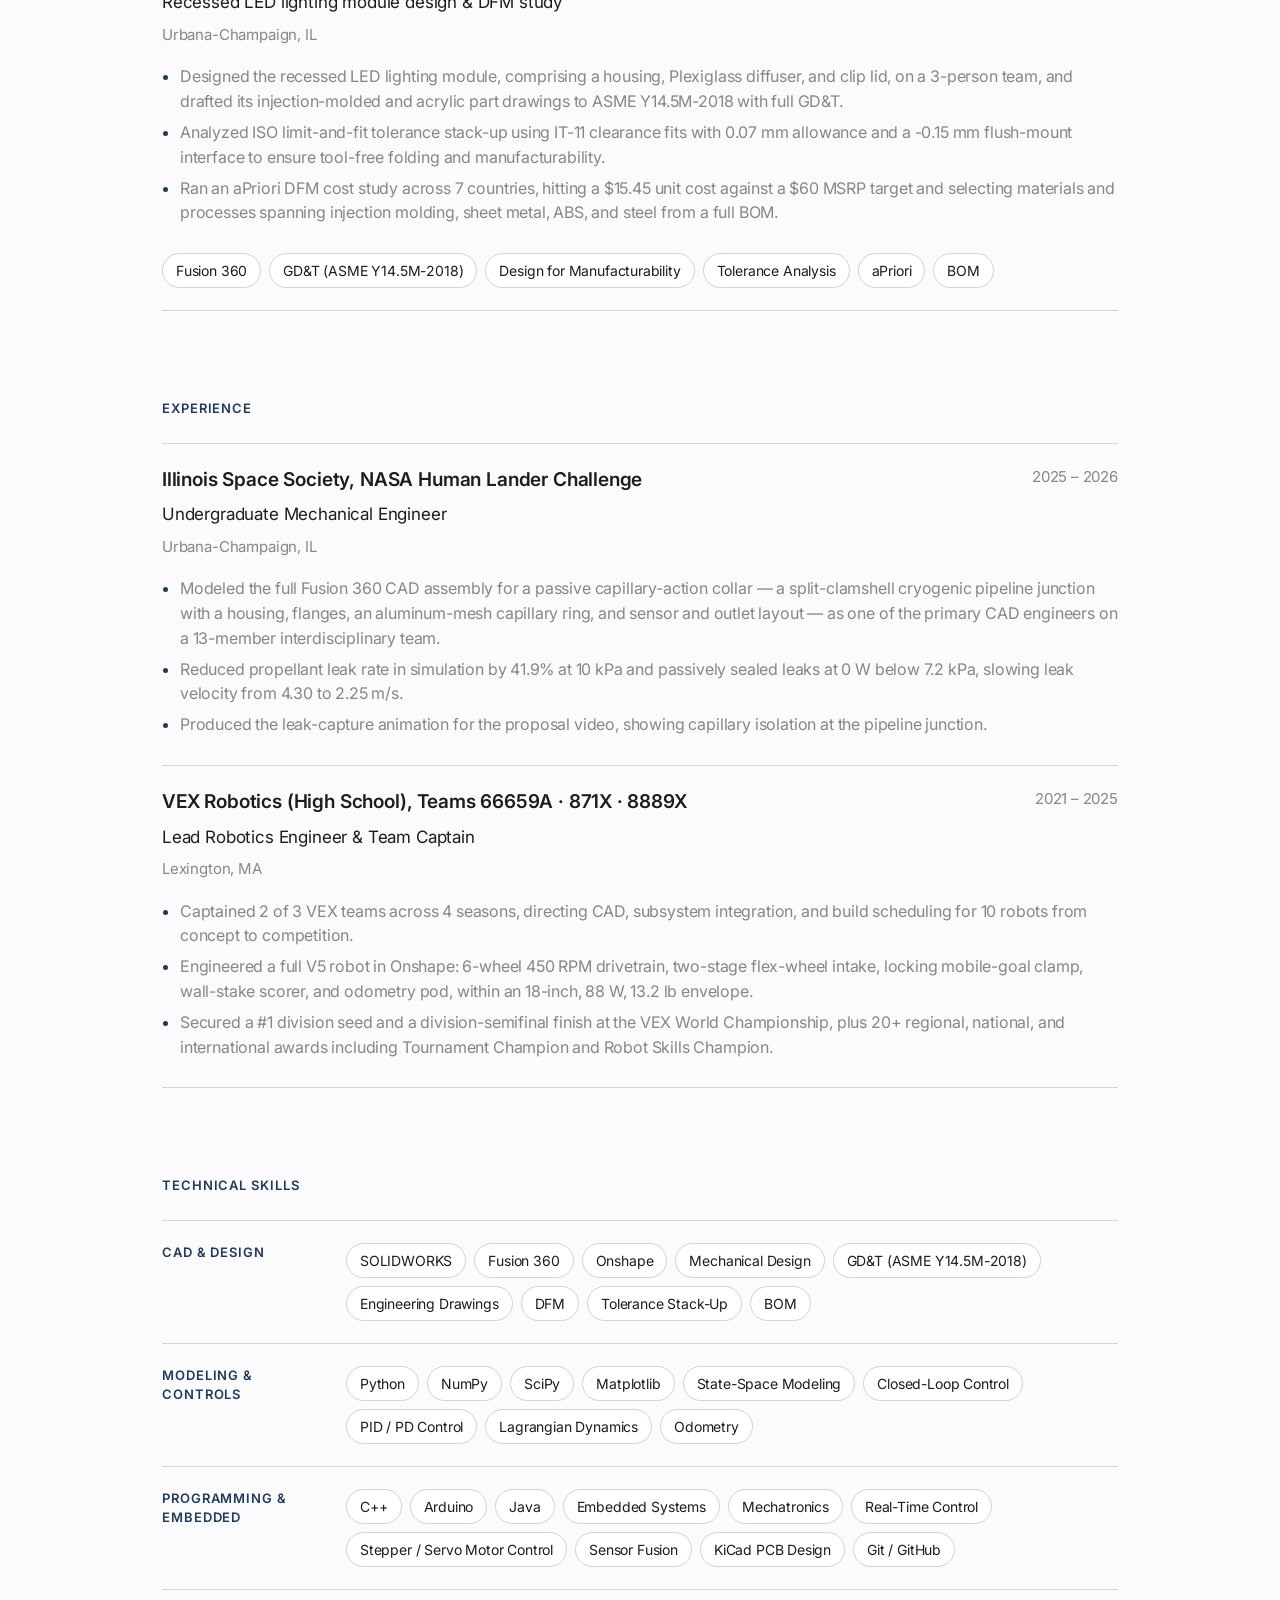
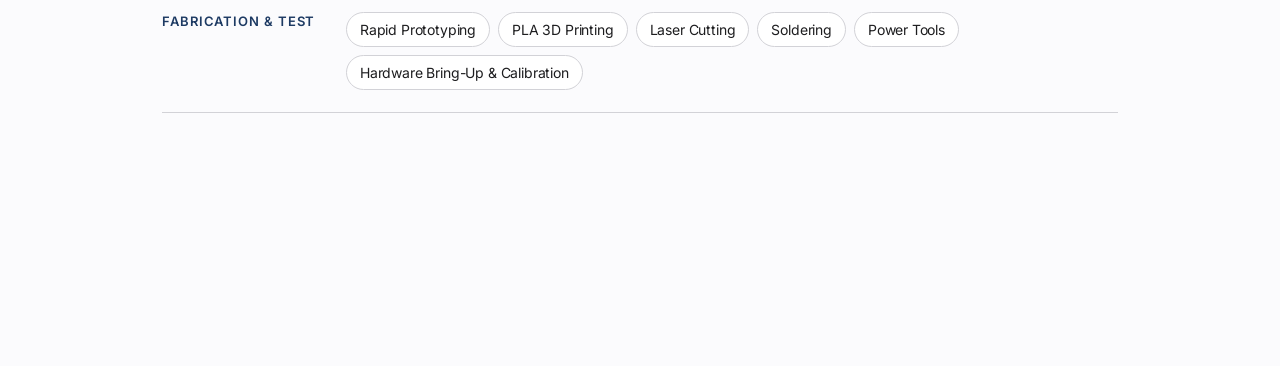
==== commit 92ba8c93: "Remove Actuator Dynamometer card; sync About with updated resume - index.html: remove the Actuator D" ====
--- a/about.html
+++ b/about.html
@@ -59,7 +59,7 @@
 
         <div class="entry reveal on-scroll" style="--delay: 0s">
           <div class="org">University of Illinois at Urbana-Champaign</div>
-          <div class="dates">Expected Dec 2028</div>
+          <div class="dates">Expected May 2029</div>
           <div class="role">B.S. Mechanical Engineering · GPA 4.0 / 4.0</div>
           <div class="place">Grainger College of Engineering, Urbana-Champaign, IL</div>
           <ul class="desc">
@@ -85,9 +85,9 @@
           <div class="role">Self-balancing cart-pole control system</div>
           <div class="place">Urbana-Champaign, IL</div>
           <ul class="desc">
-            <li>Derived the cart-pole's nonlinear dynamics with Lagrange's method and linearized them to a state-space model, exposing an unstable +7.19 rad/s right-half-plane pole and setting dual-loop PD gains analytically from a target damping ratio and natural frequency.</li>
-            <li>Implemented a 200 Hz real-time PD controller in C++ on an Arduino Uno, fusing a P3022 angle encoder (10-bit, 6× oversampled) with stepper step-count dead-reckoning to drive a DRV8825 / NEMA 17 actuator, recovering ±7° tilts and settling to ±0.5° in ~0.7 s.</li>
-            <li>Built the rig in Fusion 360 (3D-printed PLA on a 0.540 m aluminum T-slot rail with GT2 belt drive) and a KiCad circuit with a 72.3 Hz RC anti-alias filter sized to the 100 Hz Nyquist limit, then validated it against a SciPy (RK45) nonlinear simulation with ±15° recovery.</li>
+            <li>Derived the cart-pole's nonlinear dynamics via Lagrange's method and linearized to a state-space model, exposing an unstable +7.19 rad/s right-half-plane pole and setting dual-loop PD gains analytically from a target damping ratio and natural frequency.</li>
+            <li>Programmed a 200 Hz real-time PD controller in C++ on an Arduino Uno, fusing a 10-bit P3022 angle encoder, 6× oversampled, with stepper step-count dead-reckoning to drive a DRV8825 / NEMA 17 actuator, recovering ±7° tilts and settling to ±0.5° in ~0.7 s.</li>
+            <li>Fabricated the rig from Fusion 360 CAD: 3D-printed PLA on a 0.540 m aluminum T-slot rail with GT2 belt drive, plus a KiCad circuit with a 72.3 Hz RC anti-alias filter sized to the 100 Hz Nyquist limit, then validated it against a SciPy RK45 nonlinear simulation with ±15° recovery.</li>
           </ul>
           <div class="stack">
             <span class="chip">Fusion 360</span>
@@ -101,18 +101,18 @@
         </div>
 
         <div class="entry reveal on-scroll" style="--delay: 0.06s">
-          <div class="org">Mechanical Design &amp; GD&amp;T Study: Collapsible Desk System (ME 170)</div>
+          <div class="org">Mechanical Design &amp; GD&amp;T Study: Collapsible Desk System, ME 170</div>
           <div class="dates">Fall 2025</div>
           <div class="role">Recessed LED lighting module design &amp; DFM study</div>
           <div class="place">Urbana-Champaign, IL</div>
           <ul class="desc">
-            <li>Designed the recessed LED lighting module (housing, Plexiglass diffuser, clip lid) on a 3-person team and drafted its injection-molded and Plexiglass part drawings to ASME Y14.5M-2018 with full GD&amp;T.</li>
-            <li>Performed ISO limit-and-fit tolerance stack-up analysis (IT-11 clearance fits, 0.07 mm allowance; -0.15 mm flush-mount interface) to ensure tool-free folding and injection-molding manufacturability.</li>
-            <li>Ran an aPriori DFM cost study across 7 countries, achieving a $15.45 unit cost against a $60 MSRP target and selecting materials and processes (injection molding, sheet metal, ABS, steel) from a full BOM.</li>
+            <li>Designed the recessed LED lighting module, comprising a housing, Plexiglass diffuser, and clip lid, on a 3-person team, and drafted its injection-molded and acrylic part drawings to ASME Y14.5M-2018 with full GD&amp;T.</li>
+            <li>Analyzed ISO limit-and-fit tolerance stack-up using IT-11 clearance fits with 0.07 mm allowance and a -0.15 mm flush-mount interface to ensure tool-free folding and manufacturability.</li>
+            <li>Ran an aPriori DFM cost study across 7 countries, hitting a $15.45 unit cost against a $60 MSRP target and selecting materials and processes spanning injection molding, sheet metal, ABS, and steel from a full BOM.</li>
           </ul>
           <div class="stack">
             <span class="chip">Fusion 360</span>
-            <span class="chip">GD&amp;T (ASME Y14.5M)</span>
+            <span class="chip">GD&amp;T (ASME Y14.5M-2018)</span>
             <span class="chip">Design for Manufacturability</span>
             <span class="chip">Tolerance Analysis</span>
             <span class="chip">aPriori</span>
@@ -137,9 +137,9 @@
           <div class="role">Undergraduate Mechanical Engineer</div>
           <div class="place">Urbana-Champaign, IL</div>
           <ul class="desc">
-            <li>Modeled the full Fusion 360 CAD assembly for a passive capillary-action collar — a split-clamshell cryogenic pipeline junction (housing, flanges, aluminum-mesh capillary ring, sensor and outlet layout) — as one of the primary CAD engineers on a 13-member interdisciplinary team for NASA's national Human Lander Challenge 2026.</li>
-            <li>Cut propellant leak rate in simulation by 41.9% at 10 kPa and passively (0 W) sealed leaks below 7.2 kPa, slowing leak velocity from 4.30 to 2.25 m/s.</li>
-            <li>Produced the leak-capture animation for the proposal video, showing capillary leak isolation at the pipeline junction.</li>
+            <li>Modeled the full Fusion 360 CAD assembly for a passive capillary-action collar — a split-clamshell cryogenic pipeline junction with a housing, flanges, an aluminum-mesh capillary ring, and sensor and outlet layout — as one of the primary CAD engineers on a 13-member interdisciplinary team.</li>
+            <li>Reduced propellant leak rate in simulation by 41.9% at 10 kPa and passively sealed leaks at 0 W below 7.2 kPa, slowing leak velocity from 4.30 to 2.25 m/s.</li>
+            <li>Produced the leak-capture animation for the proposal video, showing capillary isolation at the pipeline junction.</li>
           </ul>
         </div>
 
@@ -149,9 +149,9 @@
           <div class="role">Lead Robotics Engineer &amp; Team Captain</div>
           <div class="place">Lexington, MA</div>
           <ul class="desc">
-            <li>Captained 2 VEX teams across 4 seasons, directing CAD, subsystem integration, and build scheduling while leading design, fabrication, and testing of 10 robots from concept to competition.</li>
-            <li>Engineered every subsystem of a V5 robot in Onshape (6-wheel 450 RPM drivetrain, two-stage flex-wheel intake, locking mobile-goal clamp, wall-stake scorer, odometry pod) inside an 18-inch, 88 W, 13.2 lb envelope.</li>
-            <li>Earned World Championship divisional first seed and a semifinal finish, plus 20+ regional, national, and international awards including Tournament Champion and Robot Skills Champion.</li>
+            <li>Captained 2 of 3 VEX teams across 4 seasons, directing CAD, subsystem integration, and build scheduling for 10 robots from concept to competition.</li>
+            <li>Engineered a full V5 robot in Onshape: 6-wheel 450 RPM drivetrain, two-stage flex-wheel intake, locking mobile-goal clamp, wall-stake scorer, and odometry pod, within an 18-inch, 88 W, 13.2 lb envelope.</li>
+            <li>Secured a #1 division seed and a division-semifinal finish at the VEX World Championship, plus 20+ regional, national, and international awards including Tournament Champion and Robot Skills Champion.</li>
           </ul>
         </div>
 
@@ -172,7 +172,8 @@
             <span class="chip">SOLIDWORKS</span>
             <span class="chip">Fusion 360</span>
             <span class="chip">Onshape</span>
-            <span class="chip">GD&amp;T (ASME Y14.5M)</span>
+            <span class="chip">Mechanical Design</span>
+            <span class="chip">GD&amp;T (ASME Y14.5M-2018)</span>
             <span class="chip">Engineering Drawings</span>
             <span class="chip">DFM</span>
             <span class="chip">Tolerance Stack-Up</span>
@@ -188,6 +189,7 @@
             <span class="chip">SciPy</span>
             <span class="chip">Matplotlib</span>
             <span class="chip">State-Space Modeling</span>
+            <span class="chip">Closed-Loop Control</span>
             <span class="chip">PID / PD Control</span>
             <span class="chip">Lagrangian Dynamics</span>
             <span class="chip">Odometry</span>
@@ -201,10 +203,11 @@
             <span class="chip">Arduino</span>
             <span class="chip">Java</span>
             <span class="chip">Embedded Systems</span>
+            <span class="chip">Mechatronics</span>
             <span class="chip">Real-Time Control</span>
             <span class="chip">Stepper / Servo Motor Control</span>
             <span class="chip">Sensor Fusion</span>
-            <span class="chip">KiCad</span>
+            <span class="chip">KiCad PCB Design</span>
             <span class="chip">Git / GitHub</span>
           </div>
         </div>
@@ -212,7 +215,8 @@
         <div class="skill-group reveal on-scroll" style="--delay: 0.18s">
           <div class="cat">Fabrication &amp; Test</div>
           <div class="skill-chips">
-            <span class="chip">3D Printing (PLA)</span>
+            <span class="chip">Rapid Prototyping</span>
+            <span class="chip">PLA 3D Printing</span>
             <span class="chip">Laser Cutting</span>
             <span class="chip">Soldering</span>
             <span class="chip">Power Tools</span>
